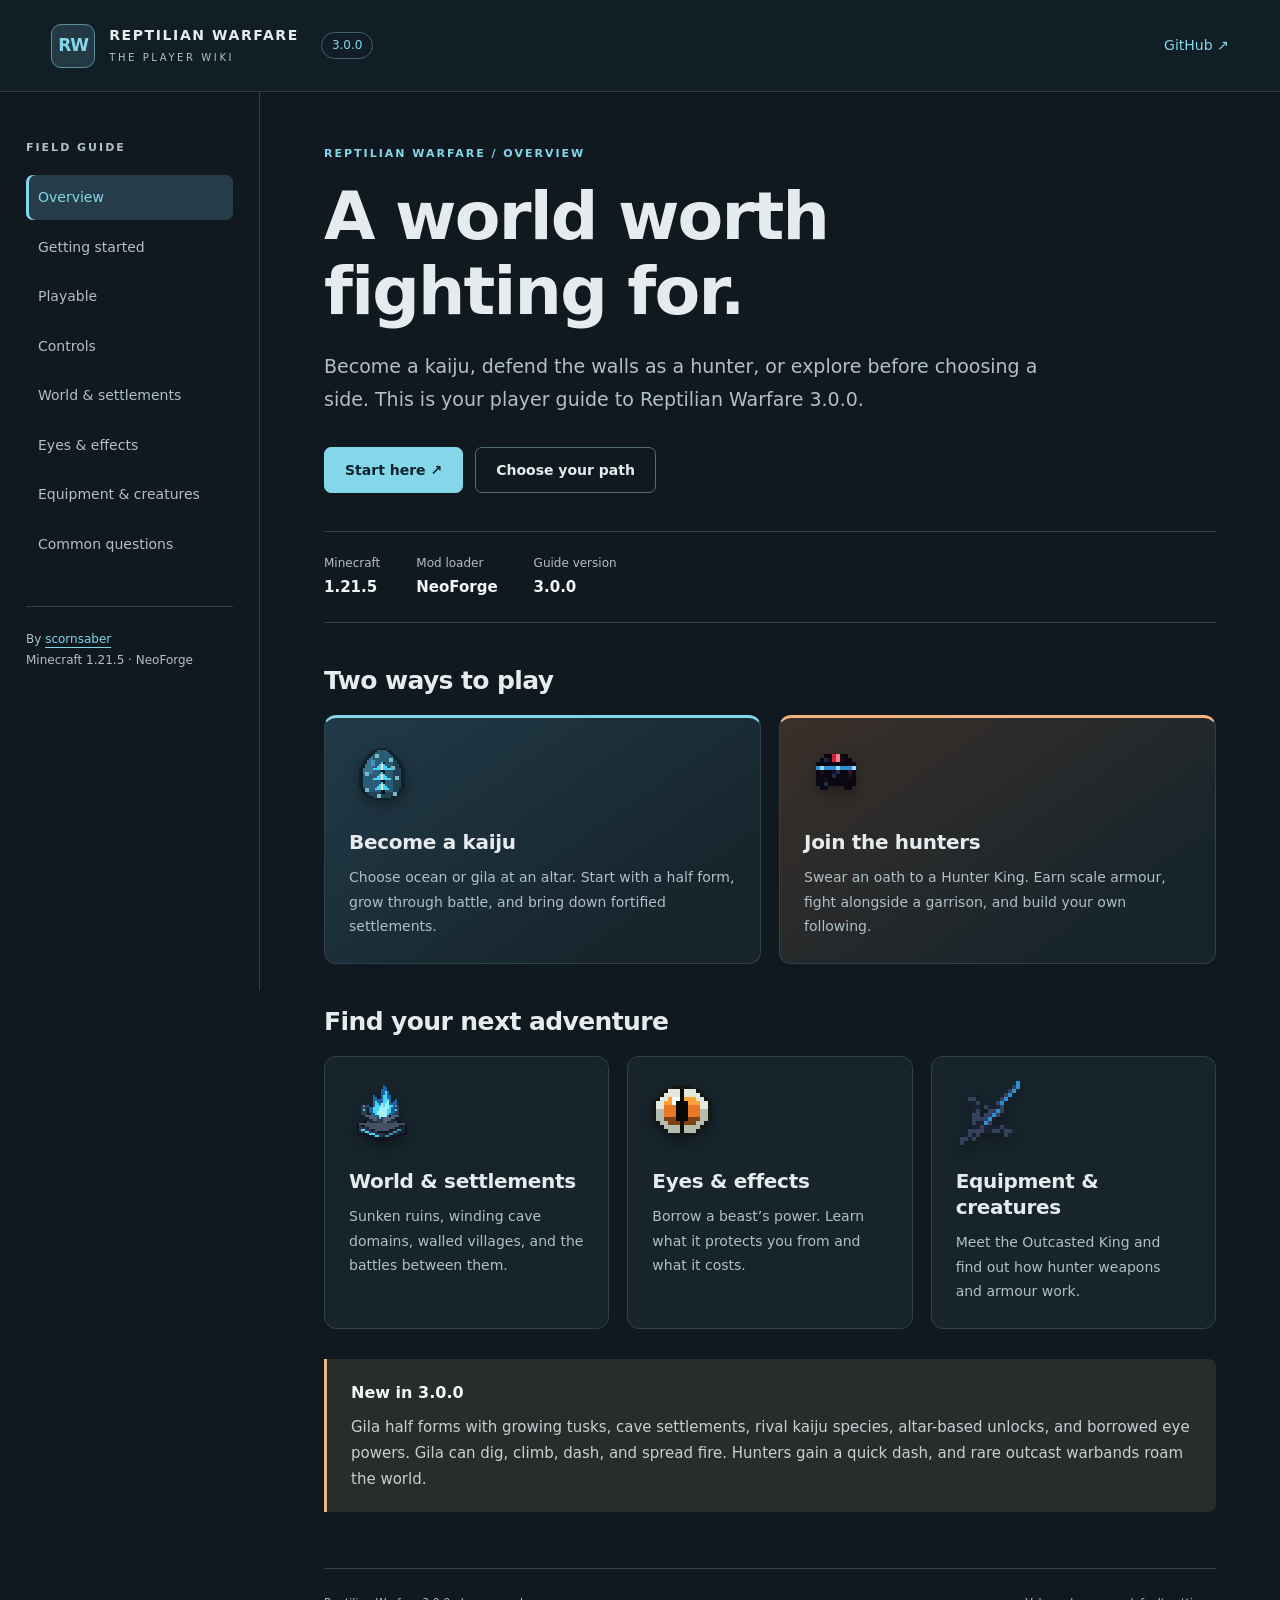
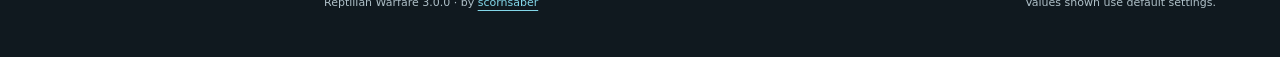
==== index.html @ 47999024 "Publish Reptilian Warfare 3.0.0 player wiki" ====
<!doctype html>
<html lang="en"><head><meta charset="utf-8"><meta name="viewport" content="width=device-width, initial-scale=1"><meta name="author" content="scornsaber"><meta name="description" content="Become a kaiju, defend the walls as a hunter, or explore before choosing a side. This is your player guide to Reptilian Warfare 3.0.0."><meta name="theme-color" content="#101b22"><title>A world worth fighting for. · Reptilian Warfare Wiki</title><link rel="icon" href="assets/blue_reptilian_eye.png"><link rel="stylesheet" href="assets/style.css"><script src="assets/wiki.js" defer></script></head>
<body><a class="skip" href="#main">Skip to content</a><header class="topbar"><a class="brand" href="index.html"><span class="brand-mark" aria-hidden="true">RW</span><span>REPTILIAN WARFARE<small>THE PLAYER WIKI</small></span></a><span class="version">3.0.0</span><a class="github" href="https://github.com/scornsaber/reptilian-warfare-wiki">GitHub ↗</a></header>
<div class="layout"><aside class="sidebar"><div class="nav-label">FIELD GUIDE</div><nav aria-label="Wiki pages"><a href="index.html" aria-current="page">Overview</a><a href="getting-started.html">Getting started</a><a href="playable.html">Playable</a><a href="controls.html">Controls</a><a href="world.html">World & settlements</a><a href="eyes.html">Eyes & effects</a><a href="equipment.html">Equipment & creatures</a><a href="faq.html">Common questions</a></nav><div class="sidebar-foot">By <a href="https://github.com/scornsaber">scornsaber</a><br>Minecraft 1.21.5 · NeoForge</div></aside><main id="main" class="overview"><div class="eyebrow">REPTILIAN WARFARE / OVERVIEW</div><h1>A world worth fighting for.</h1><p class="intro">Become a kaiju, defend the walls as a hunter, or explore before choosing a side. This is your player guide to Reptilian Warfare 3.0.0.</p><div class="hero-links"><a class="button" href="getting-started.html">Start here <span aria-hidden="true">↗</span></a><a class="button secondary" href="playable.html">Choose your path</a></div><div class="quick-facts"><span>Minecraft <strong>1.21.5</strong></span><span>Mod loader <strong>NeoForge</strong></span><span>Guide version <strong>3.0.0</strong></span></div><h2>Two ways to play</h2><div class="grid two"><a href="playable.html#kaiju" class="card ocean"><img class="item-icon" src="assets/ocean_kaiju_spawn_egg.png" alt="" width="64" height="64"><h3>Become a kaiju</h3><p>Choose ocean or gila at an altar. Start with a half form, grow through battle, and bring down fortified settlements.</p></a><a href="playable.html#hunter" class="card ember"><img class="item-icon" src="assets/scale_helmet.png" alt="" width="64" height="64"><h3>Join the hunters</h3><p>Swear an oath to a Hunter King. Earn scale armour, fight alongside a garrison, and build your own following.</p></a></div><h2>Find your next adventure</h2><div class="grid three"><a href="world.html" class="card "><img class="item-icon" src="assets/tide_altar.png" alt="" width="64" height="64"><h3>World & settlements</h3><p>Sunken ruins, winding cave domains, walled villages, and the battles between them.</p></a><a href="eyes.html" class="card "><img class="item-icon" src="assets/orange_reptilian_eye.png" alt="" width="64" height="64"><h3>Eyes & effects</h3><p>Borrow a beast’s power. Learn what it protects you from and what it costs.</p></a><a href="equipment.html" class="card "><img class="item-icon" src="assets/scale_lance.png" alt="" width="64" height="64"><h3>Equipment & creatures</h3><p>Meet the Outcasted King and find out how hunter weapons and armour work.</p></a></div><aside class="note"><strong>New in 3.0.0</strong><p>Gila half forms with growing tusks, cave settlements, rival kaiju species, altar-based unlocks, and borrowed eye powers. Gila can dig, climb, dash, and spread fire. Hunters gain a quick dash, and rare outcast warbands roam the world.</p></aside><footer><span>Reptilian Warfare 3.0.0 · by <a href="https://github.com/scornsaber">scornsaber</a></span><span>Values shown use default settings.</span></footer></main></div></body></html>
---- assets/style.css ----
:root{color-scheme:dark;--bg:#10191f;--panel:#17242c;--line:#2e414c;--text:#e6ecee;--muted:#afc0c8;--blue:#83d7e9;--ember:#f1b583}*{box-sizing:border-box}body{margin:0;background:var(--bg);color:var(--text);font:16px/1.75 system-ui,-apple-system,BlinkMacSystemFont,"Segoe UI",sans-serif}a{color:var(--blue);text-underline-offset:4px}a:hover{color:#fff}button,a{touch-action:manipulation}:focus-visible{outline:3px solid var(--ember);outline-offset:5px}.skip{position:fixed;top:-100px;left:20px;background:#fff;color:#000;padding:12px;z-index:10}.skip:focus{top:10px}.topbar{height:92px;border-bottom:1px solid var(--line);display:flex;align-items:center;gap:22px;padding:0 4vw;background:#111e26}.brand{display:flex;gap:14px;align-items:center;color:var(--text);text-decoration:none;font-weight:800;font-size:14px;letter-spacing:1.6px;line-height:1.4}.brand small{display:block;color:var(--muted);font-weight:500;letter-spacing:2.6px;font-size:10px;margin-top:5px}.brand-mark{display:grid;place-items:center;width:44px;height:44px;border:1px solid #5c8c9e;color:var(--blue);border-radius:10px;font-size:17px;letter-spacing:-1px;background:#233a45}.version{font-size:12px;color:var(--blue);border:1px solid #3f616e;border-radius:20px;padding:2px 10px}.github{margin-left:auto;font-size:14px;text-decoration:none}.layout{max-width:1500px;margin:auto;display:grid;grid-template-columns:260px 1fr}.sidebar{padding:46px 26px;border-right:1px solid var(--line)}.nav-label,.eyebrow{font-size:11px;font-weight:700;letter-spacing:2px;color:var(--muted)}nav{display:grid;gap:5px;margin-top:18px}nav a{padding:10px 12px;border-radius:7px;text-decoration:none;color:var(--muted);font-size:14px}nav a:hover{background:#20313c}nav a[aria-current]{background:#263d49;color:var(--blue);box-shadow:inset 3px 0 var(--blue)}.sidebar-foot{border-top:1px solid var(--line);margin-top:40px;padding-top:22px;color:var(--muted);font-size:12px}main{padding:52px clamp(25px,5vw,78px) 20px;min-width:0}.eyebrow{color:var(--blue)}h1{font-size:clamp(32px,4.2vw,54px);line-height:1.12;letter-spacing:-1.8px;margin:16px 0 22px;max-width:830px}.overview h1{font-size:clamp(40px,5.2vw,70px);max-width:700px}.intro{font-size:19px;line-height:1.7;color:var(--muted);max-width:760px;margin-bottom:32px}h2{font-size:25px;line-height:1.3;letter-spacing:-.6px;margin:42px 0 18px}h3{font-size:20px;line-height:1.3;margin:14px 0 10px;letter-spacing:-.3px}p,ul,ol{max-width:850px}p{margin:12px 0 20px}li{padding-left:4px;margin:9px 0}strong{color:#f3f7f8}kbd{font:600 13px ui-monospace,monospace;border:1px solid #576a76;border-bottom-width:3px;padding:2px 6px;border-radius:5px;background:#20303b;color:#e7f4fa;white-space:nowrap}.hero-links{display:flex;flex-wrap:wrap;gap:12px}.button{display:inline-block;background:var(--blue);border:1px solid var(--blue);color:#10232d;padding:10px 20px;text-decoration:none;border-radius:7px;font-size:14px;font-weight:700}.button:hover{background:#c2edfa;color:#10232d}.button.secondary{background:transparent;color:var(--text);border-color:#536c79}.button.secondary:hover{background:#263d49}.quick-facts{display:flex;flex-wrap:wrap;gap:18px 36px;border-top:1px solid var(--line);border-bottom:1px solid var(--line);padding:21px 0;margin-top:38px;font-size:12px;color:var(--muted)}.quick-facts strong{display:block;font-size:15px;font-weight:600}.grid{display:grid;gap:18px}.two{grid-template-columns:repeat(2,minmax(0,1fr))}.three{grid-template-columns:repeat(3,minmax(0,1fr))}.card{background:var(--panel);border:1px solid var(--line);border-radius:12px;padding:24px;text-decoration:none;color:var(--text);overflow:hidden}.card p{font-size:14px;color:var(--muted);margin:0}.card.ocean{border-top:3px solid var(--blue);background:linear-gradient(145deg,#203b48,#17242c 80%)}.card.ember{border-top:3px solid var(--ember);background:linear-gradient(145deg,#3b3029,#17242c 80%)}a.card:hover{border-color:var(--blue);background:#20333f}.item-icon{image-rendering:pixelated;object-fit:contain;filter:drop-shadow(0 5px 7px #0005)}.note{margin-top:30px;border-left:3px solid var(--ember);background:#282c2b;padding:20px 24px;border-radius:0 8px 8px 0}.note p{font-size:15px;color:#c5d0d3;margin:7px 0 0}.table-wrap{overflow-x:auto;border:1px solid var(--line);border-radius:10px;margin:20px 0 26px}table{border-collapse:collapse;width:100%;font-size:14px;line-height:1.6;text-align:left}th{background:#20313b;color:var(--blue);font-weight:600}th,td{padding:14px 17px;border-bottom:1px solid var(--line);vertical-align:top}td:first-child{font-weight:600;color:#e7f0f3;min-width:135px}td{color:#bdcbd1}tbody tr:last-child td{border-bottom:0}tbody tr:nth-child(even){background:#142129}.tabs{display:flex;gap:8px;border-bottom:1px solid var(--line);margin-top:30px;padding-bottom:12px}.tabs button{font:600 16px system-ui;background:transparent;color:var(--muted);padding:12px 32px;border:1px solid var(--line);border-radius:7px;cursor:pointer}.tabs button[aria-selected=true]{color:#10232d;background:var(--blue);border-color:var(--blue)}[hidden]{display:none!important}[role=tabpanel]:focus-visible{outline-offset:10px}.next{margin-top:28px}details{border-bottom:1px solid var(--line);padding:20px 0}summary{font-size:17px;font-weight:600;cursor:pointer}details p{color:var(--muted);font-size:15px;margin-bottom:3px}.steps li::marker{color:var(--blue);font-weight:700}footer{border-top:1px solid var(--line);margin-top:56px;padding:24px 0;display:flex;flex-wrap:wrap;gap:12px 30px;justify-content:space-between;font-size:11px;color:var(--muted)}@media(min-width:1100px){.sidebar{position:sticky;top:0;height:calc(100vh - 2px)}}@media(max-width:1050px){.layout{grid-template-columns:220px 1fr}.sidebar{padding:30px 15px}.three{grid-template-columns:repeat(2,minmax(0,1fr))}}@media(max-width:720px){.topbar{height:78px;padding:0 18px;gap:12px}.brand{font-size:11px;letter-spacing:1px}.brand-mark{width:34px;height:38px}.brand small{font-size:8px}.github{font-size:12px}.version{font-size:10px;padding:1px 6px}.layout{display:block}.sidebar{border-right:0;border-bottom:1px solid var(--line);padding:15px 18px}.nav-label,.sidebar-foot{display:none}nav{display:flex;gap:8px;margin:0;overflow-x:auto;padding:3px 3px 8px}nav a{white-space:nowrap;padding:8px 11px;font-size:12px}main{padding:32px 22px 12px}.intro{font-size:17px}.two,.three{grid-template-columns:1fr}.card{padding:22px}h1{letter-spacing:-1px}h2{font-size:23px}.table-wrap{margin-right:0}th,td{padding:12px}.quick-facts{gap:17px 26px}.tabs button{flex:1}.eyebrow{font-size:9px;letter-spacing:1.4px}}
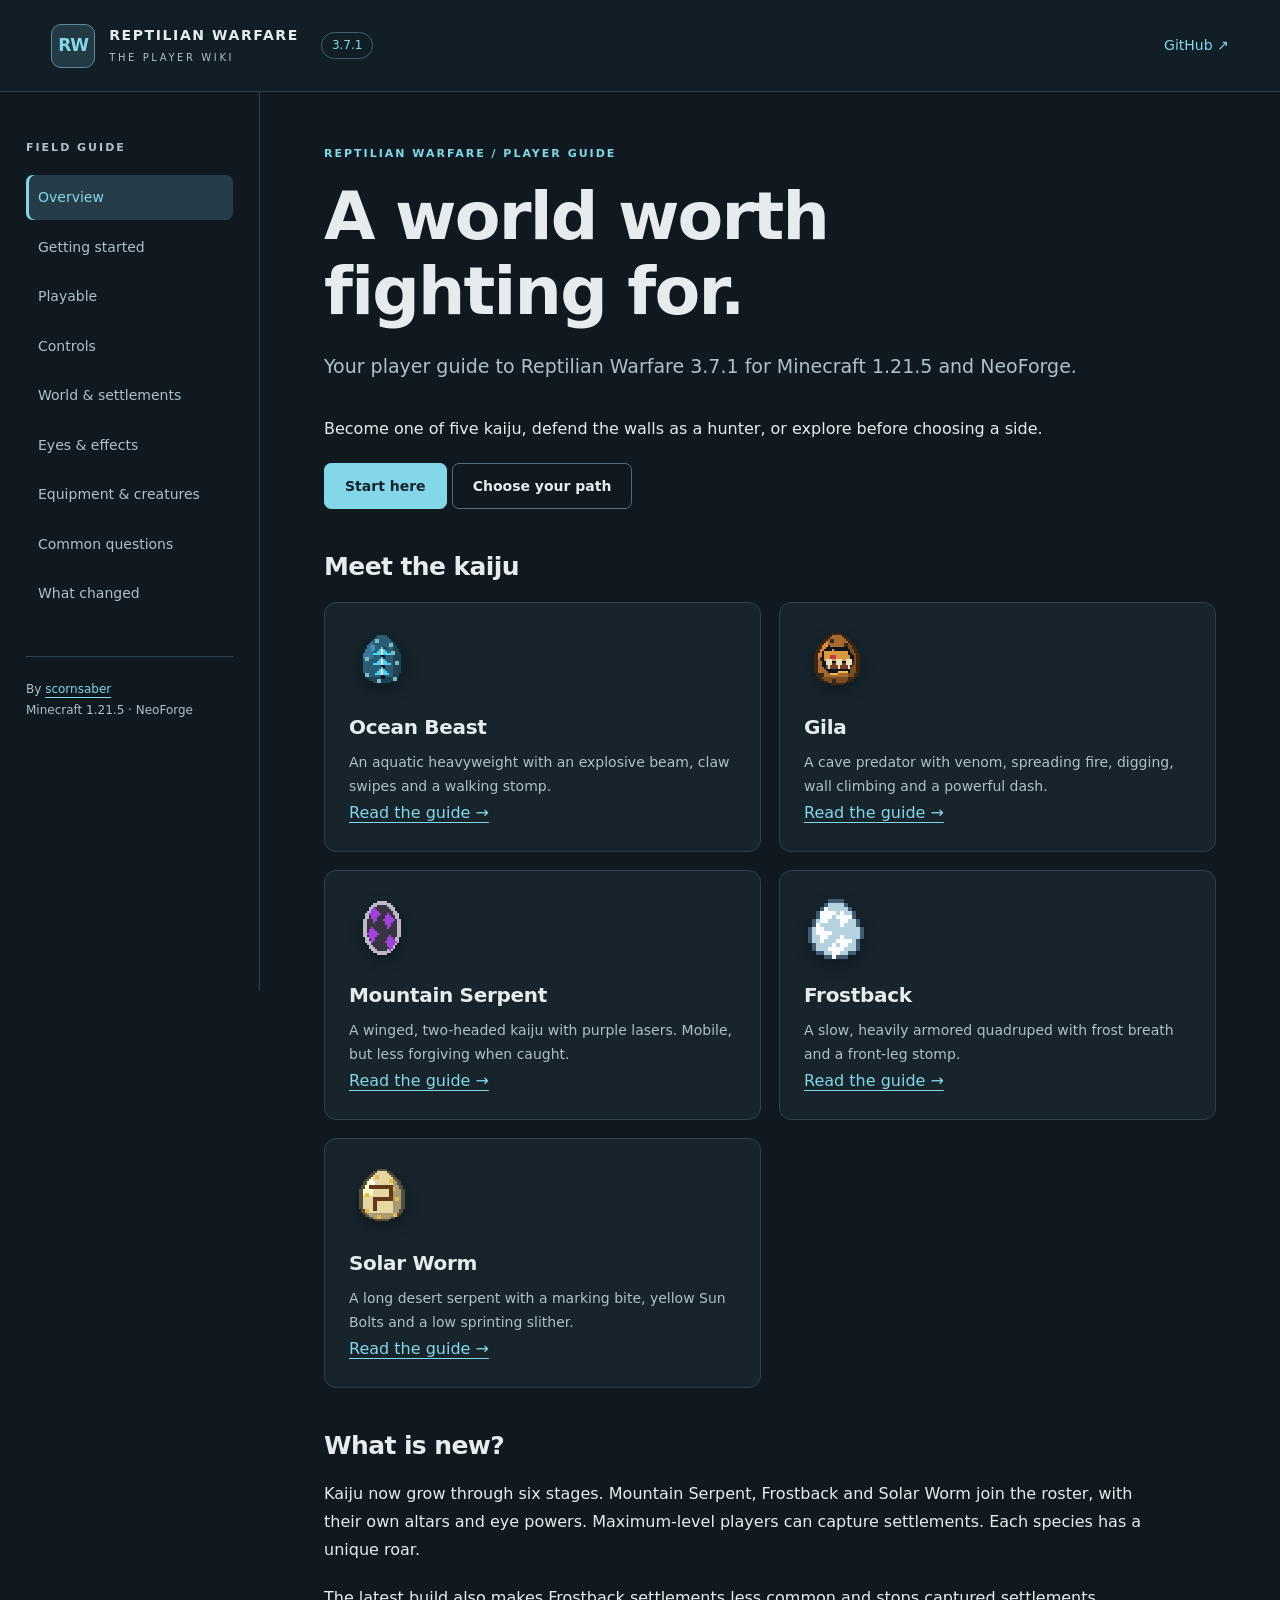
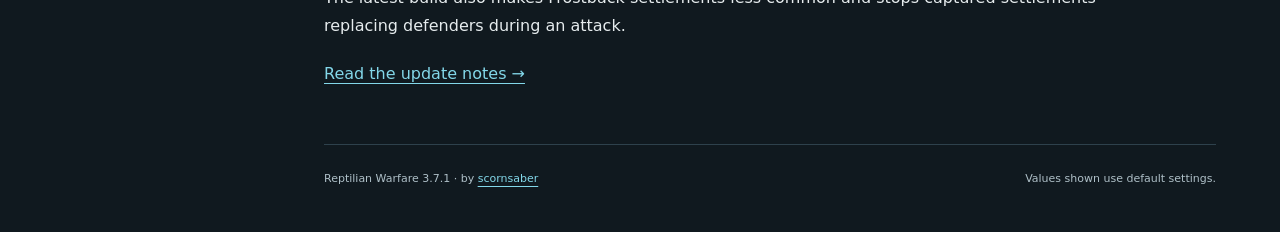
==== commit 7124acdc: "Update player wiki for Reptilian Warfare 3.7.1" ====
--- a/index.html
+++ b/index.html
@@ -1,4 +1,4 @@
 <!doctype html>
-<html lang="en"><head><meta charset="utf-8"><meta name="viewport" content="width=device-width, initial-scale=1"><meta name="author" content="scornsaber"><meta name="description" content="Become a kaiju, defend the walls as a hunter, or explore before choosing a side. This is your player guide to Reptilian Warfare 3.0.0."><meta name="theme-color" content="#101b22"><title>A world worth fighting for. · Reptilian Warfare Wiki</title><link rel="icon" href="assets/blue_reptilian_eye.png"><link rel="stylesheet" href="assets/style.css"><script src="assets/wiki.js" defer></script></head>
-<body><a class="skip" href="#main">Skip to content</a><header class="topbar"><a class="brand" href="index.html"><span class="brand-mark" aria-hidden="true">RW</span><span>REPTILIAN WARFARE<small>THE PLAYER WIKI</small></span></a><span class="version">3.0.0</span><a class="github" href="https://github.com/scornsaber/reptilian-warfare-wiki">GitHub ↗</a></header>
-<div class="layout"><aside class="sidebar"><div class="nav-label">FIELD GUIDE</div><nav aria-label="Wiki pages"><a href="index.html" aria-current="page">Overview</a><a href="getting-started.html">Getting started</a><a href="playable.html">Playable</a><a href="controls.html">Controls</a><a href="world.html">World & settlements</a><a href="eyes.html">Eyes & effects</a><a href="equipment.html">Equipment & creatures</a><a href="faq.html">Common questions</a></nav><div class="sidebar-foot">By <a href="https://github.com/scornsaber">scornsaber</a><br>Minecraft 1.21.5 · NeoForge</div></aside><main id="main" class="overview"><div class="eyebrow">REPTILIAN WARFARE / OVERVIEW</div><h1>A world worth fighting for.</h1><p class="intro">Become a kaiju, defend the walls as a hunter, or explore before choosing a side. This is your player guide to Reptilian Warfare 3.0.0.</p><div class="hero-links"><a class="button" href="getting-started.html">Start here <span aria-hidden="true">↗</span></a><a class="button secondary" href="playable.html">Choose your path</a></div><div class="quick-facts"><span>Minecraft <strong>1.21.5</strong></span><span>Mod loader <strong>NeoForge</strong></span><span>Guide version <strong>3.0.0</strong></span></div><h2>Two ways to play</h2><div class="grid two"><a href="playable.html#kaiju" class="card ocean"><img class="item-icon" src="assets/ocean_kaiju_spawn_egg.png" alt="" width="64" height="64"><h3>Become a kaiju</h3><p>Choose ocean or gila at an altar. Start with a half form, grow through battle, and bring down fortified settlements.</p></a><a href="playable.html#hunter" class="card ember"><img class="item-icon" src="assets/scale_helmet.png" alt="" width="64" height="64"><h3>Join the hunters</h3><p>Swear an oath to a Hunter King. Earn scale armour, fight alongside a garrison, and build your own following.</p></a></div><h2>Find your next adventure</h2><div class="grid three"><a href="world.html" class="card "><img class="item-icon" src="assets/tide_altar.png" alt="" width="64" height="64"><h3>World & settlements</h3><p>Sunken ruins, winding cave domains, walled villages, and the battles between them.</p></a><a href="eyes.html" class="card "><img class="item-icon" src="assets/orange_reptilian_eye.png" alt="" width="64" height="64"><h3>Eyes & effects</h3><p>Borrow a beast’s power. Learn what it protects you from and what it costs.</p></a><a href="equipment.html" class="card "><img class="item-icon" src="assets/scale_lance.png" alt="" width="64" height="64"><h3>Equipment & creatures</h3><p>Meet the Outcasted King and find out how hunter weapons and armour work.</p></a></div><aside class="note"><strong>New in 3.0.0</strong><p>Gila half forms with growing tusks, cave settlements, rival kaiju species, altar-based unlocks, and borrowed eye powers. Gila can dig, climb, dash, and spread fire. Hunters gain a quick dash, and rare outcast warbands roam the world.</p></aside><footer><span>Reptilian Warfare 3.0.0 · by <a href="https://github.com/scornsaber">scornsaber</a></span><span>Values shown use default settings.</span></footer></main></div></body></html>+<html lang="en"><head><meta charset="utf-8"><meta name="viewport" content="width=device-width, initial-scale=1"><meta name="author" content="scornsaber"><meta name="description" content="Your player guide to Reptilian Warfare 3.7.1 for Minecraft 1.21.5 and NeoForge."><meta name="theme-color" content="#101b22"><title>A world worth fighting for. · Reptilian Warfare Wiki</title><link rel="icon" href="assets/blue_reptilian_eye.png"><link rel="stylesheet" href="assets/style.css"><script src="assets/wiki.js" defer></script></head>
+<body><a class="skip" href="#main">Skip to content</a><header class="topbar"><a class="brand" href="index.html" aria-current="page"><span class="brand-mark" aria-hidden="true">RW</span><span>REPTILIAN WARFARE<small>THE PLAYER WIKI</small></span></a><span class="version">3.7.1</span><a class="github" href="https://github.com/scornsaber/reptilian-warfare-wiki">GitHub ↗</a></header>
+<div class="layout"><aside class="sidebar"><div class="nav-label">FIELD GUIDE</div><nav aria-label="Wiki pages"><a href="index.html" aria-current="page">Overview</a><a href="getting-started.html">Getting started</a><a href="playable.html">Playable</a><a href="controls.html">Controls</a><a href="world.html">World & settlements</a><a href="eyes.html">Eyes & effects</a><a href="equipment.html">Equipment & creatures</a><a href="faq.html">Common questions</a><a href="changelog.html">What changed</a></nav><div class="sidebar-foot">By <a href="https://github.com/scornsaber">scornsaber</a><br>Minecraft 1.21.5 · NeoForge</div></aside><main id="main" class="overview"><div class="eyebrow">REPTILIAN WARFARE / PLAYER GUIDE</div><h1>A world worth fighting for.</h1><p class="intro">Your player guide to Reptilian Warfare 3.7.1 for Minecraft 1.21.5 and NeoForge.</p><p>Become one of five kaiju, defend the walls as a hunter, or explore before choosing a side.</p><p><a class="button" href="getting-started.html">Start here</a> <a class="button secondary" href="playable.html">Choose your path</a></p><h2>Meet the kaiju</h2><div class="grid two"><section class="card"><img class="item-icon" src="assets/ocean_kaiju_spawn_egg.png" alt="" width="64" height="64"><h3>Ocean Beast</h3><p>An aquatic heavyweight with an explosive beam, claw swipes and a walking stomp.</p><a href="ocean.html">Read the guide →</a></section><section class="card"><img class="item-icon" src="assets/gila_kaiju_spawn_egg.png" alt="" width="64" height="64"><h3>Gila</h3><p>A cave predator with venom, spreading fire, digging, wall climbing and a powerful dash.</p><a href="gila.html">Read the guide →</a></section><section class="card"><img class="item-icon" src="assets/mountain_kaiju_spawn_egg.png" alt="" width="64" height="64"><h3>Mountain Serpent</h3><p>A winged, two-headed kaiju with purple lasers. Mobile, but less forgiving when caught.</p><a href="mountain.html">Read the guide →</a></section><section class="card"><img class="item-icon" src="assets/frostback_kaiju_spawn_egg.png" alt="" width="64" height="64"><h3>Frostback</h3><p>A slow, heavily armored quadruped with frost breath and a front-leg stomp.</p><a href="frostback.html">Read the guide →</a></section><section class="card"><img class="item-icon" src="assets/solar_kaiju_spawn_egg.png" alt="" width="64" height="64"><h3>Solar Worm</h3><p>A long desert serpent with a marking bite, yellow Sun Bolts and a low sprinting slither.</p><a href="solar.html">Read the guide →</a></section></div><h2>What is new?</h2><p>Kaiju now grow through six stages. Mountain Serpent, Frostback and Solar Worm join the roster, with their own altars and eye powers. Maximum-level players can capture settlements. Each species has a unique roar.</p><p>The latest build also makes Frostback settlements less common and stops captured settlements replacing defenders during an attack.</p><a href="changelog.html">Read the update notes →</a><footer><span>Reptilian Warfare 3.7.1 · by <a href="https://github.com/scornsaber">scornsaber</a></span><span>Values shown use default settings.</span></footer></main></div></body></html>
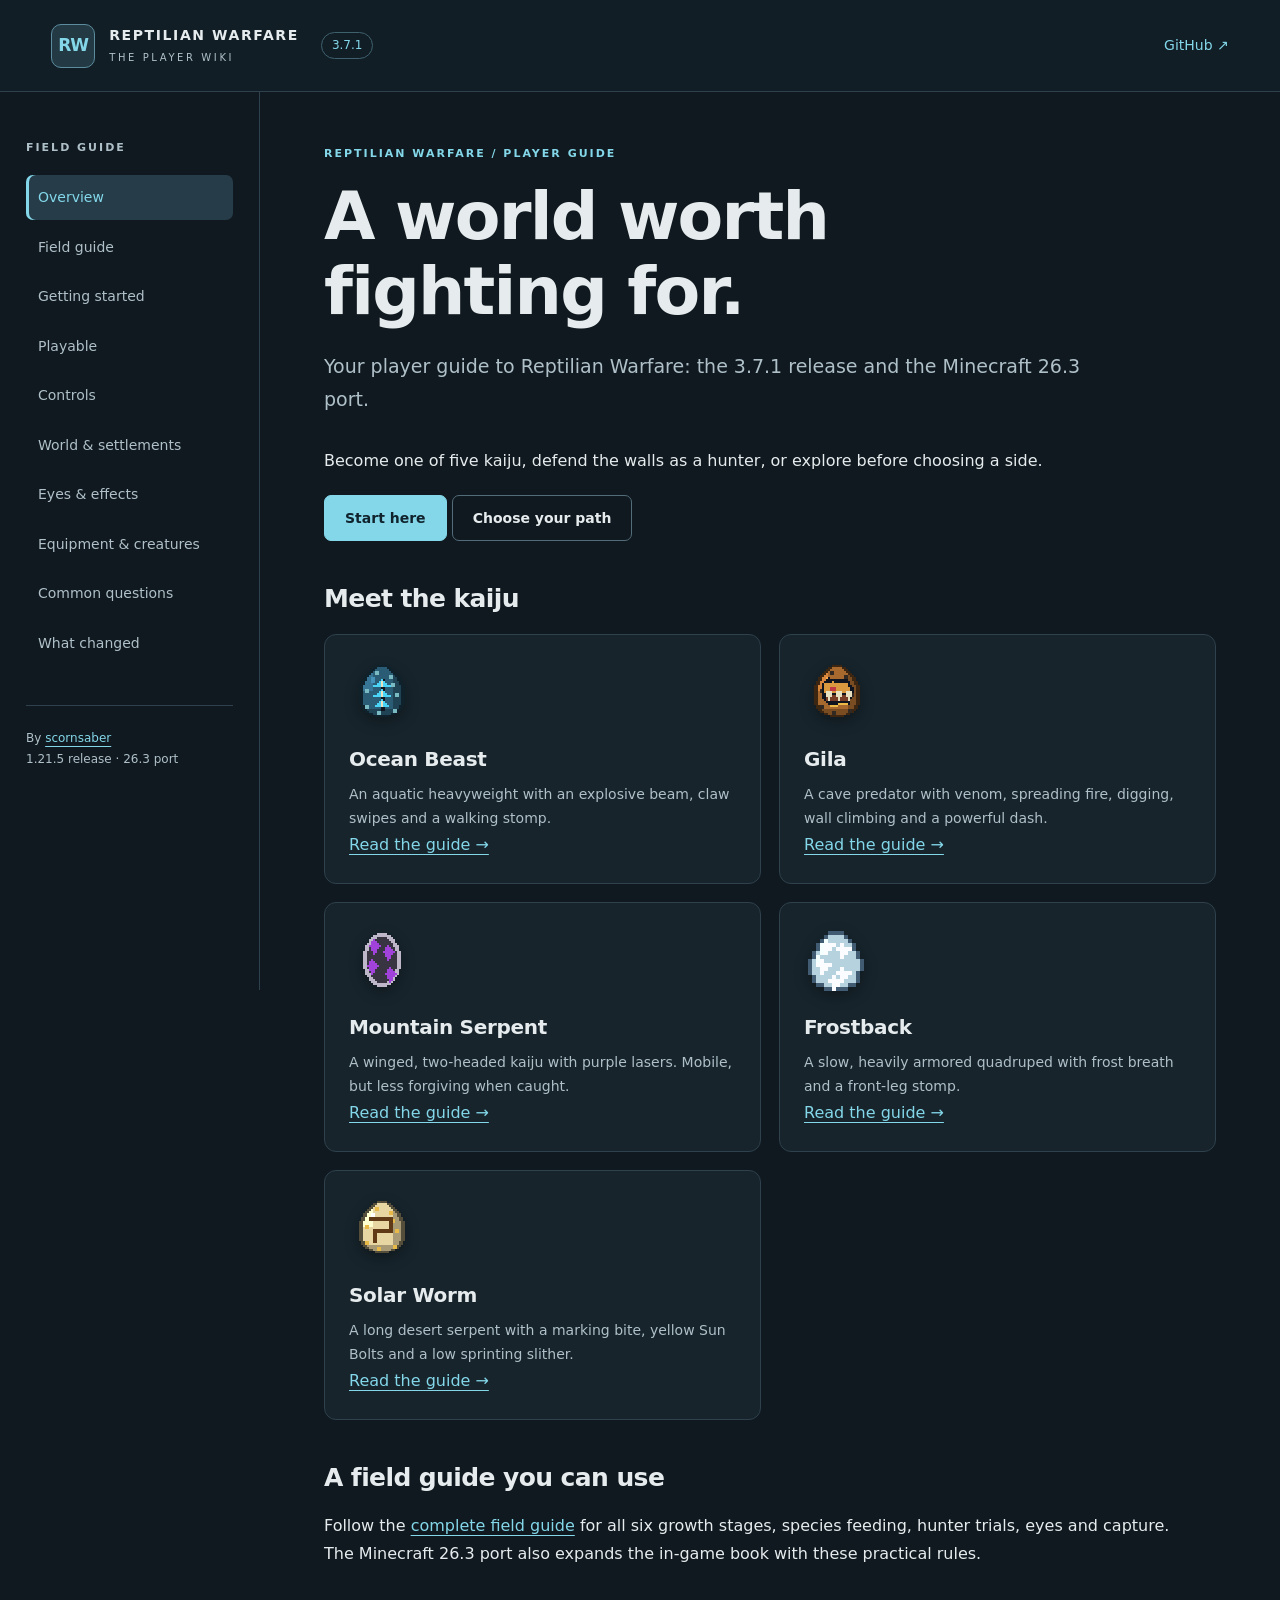
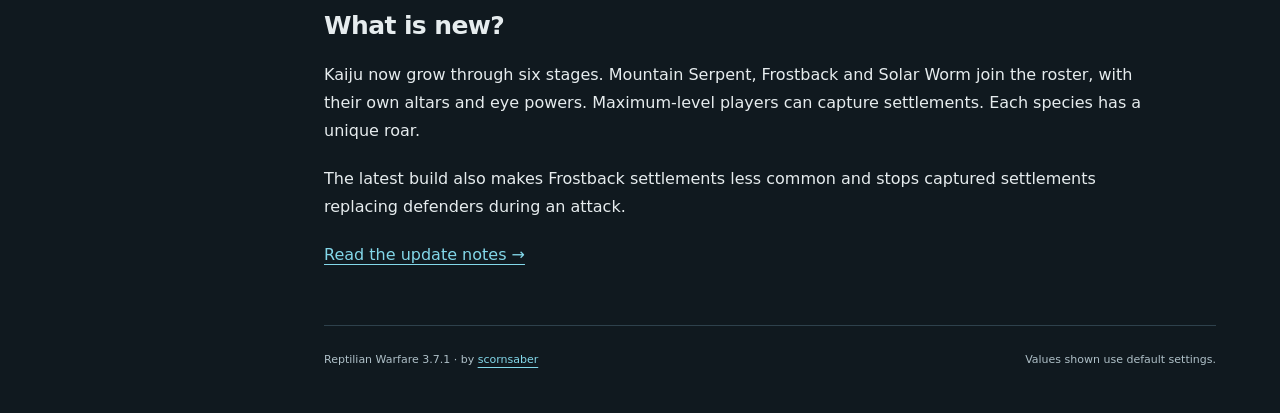
==== commit 68861f2a: "Expand field guide and document the Minecraft 26.3 port" ====
--- a/index.html
+++ b/index.html
@@ -1,4 +1,4 @@
 <!doctype html>
-<html lang="en"><head><meta charset="utf-8"><meta name="viewport" content="width=device-width, initial-scale=1"><meta name="author" content="scornsaber"><meta name="description" content="Your player guide to Reptilian Warfare 3.7.1 for Minecraft 1.21.5 and NeoForge."><meta name="theme-color" content="#101b22"><title>A world worth fighting for. · Reptilian Warfare Wiki</title><link rel="icon" href="assets/blue_reptilian_eye.png"><link rel="stylesheet" href="assets/style.css"><script src="assets/wiki.js" defer></script></head>
+<html lang="en"><head><meta charset="utf-8"><meta name="viewport" content="width=device-width, initial-scale=1"><meta name="author" content="scornsaber"><meta name="description" content="Your player guide to Reptilian Warfare: the 3.7.1 release and the Minecraft 26.3 port."><meta name="theme-color" content="#101b22"><title>A world worth fighting for. · Reptilian Warfare Wiki</title><link rel="icon" href="assets/blue_reptilian_eye.png"><link rel="stylesheet" href="assets/style.css"><script src="assets/wiki.js" defer></script></head>
 <body><a class="skip" href="#main">Skip to content</a><header class="topbar"><a class="brand" href="index.html" aria-current="page"><span class="brand-mark" aria-hidden="true">RW</span><span>REPTILIAN WARFARE<small>THE PLAYER WIKI</small></span></a><span class="version">3.7.1</span><a class="github" href="https://github.com/scornsaber/reptilian-warfare-wiki">GitHub ↗</a></header>
-<div class="layout"><aside class="sidebar"><div class="nav-label">FIELD GUIDE</div><nav aria-label="Wiki pages"><a href="index.html" aria-current="page">Overview</a><a href="getting-started.html">Getting started</a><a href="playable.html">Playable</a><a href="controls.html">Controls</a><a href="world.html">World & settlements</a><a href="eyes.html">Eyes & effects</a><a href="equipment.html">Equipment & creatures</a><a href="faq.html">Common questions</a><a href="changelog.html">What changed</a></nav><div class="sidebar-foot">By <a href="https://github.com/scornsaber">scornsaber</a><br>Minecraft 1.21.5 · NeoForge</div></aside><main id="main" class="overview"><div class="eyebrow">REPTILIAN WARFARE / PLAYER GUIDE</div><h1>A world worth fighting for.</h1><p class="intro">Your player guide to Reptilian Warfare 3.7.1 for Minecraft 1.21.5 and NeoForge.</p><p>Become one of five kaiju, defend the walls as a hunter, or explore before choosing a side.</p><p><a class="button" href="getting-started.html">Start here</a> <a class="button secondary" href="playable.html">Choose your path</a></p><h2>Meet the kaiju</h2><div class="grid two"><section class="card"><img class="item-icon" src="assets/ocean_kaiju_spawn_egg.png" alt="" width="64" height="64"><h3>Ocean Beast</h3><p>An aquatic heavyweight with an explosive beam, claw swipes and a walking stomp.</p><a href="ocean.html">Read the guide →</a></section><section class="card"><img class="item-icon" src="assets/gila_kaiju_spawn_egg.png" alt="" width="64" height="64"><h3>Gila</h3><p>A cave predator with venom, spreading fire, digging, wall climbing and a powerful dash.</p><a href="gila.html">Read the guide →</a></section><section class="card"><img class="item-icon" src="assets/mountain_kaiju_spawn_egg.png" alt="" width="64" height="64"><h3>Mountain Serpent</h3><p>A winged, two-headed kaiju with purple lasers. Mobile, but less forgiving when caught.</p><a href="mountain.html">Read the guide →</a></section><section class="card"><img class="item-icon" src="assets/frostback_kaiju_spawn_egg.png" alt="" width="64" height="64"><h3>Frostback</h3><p>A slow, heavily armored quadruped with frost breath and a front-leg stomp.</p><a href="frostback.html">Read the guide →</a></section><section class="card"><img class="item-icon" src="assets/solar_kaiju_spawn_egg.png" alt="" width="64" height="64"><h3>Solar Worm</h3><p>A long desert serpent with a marking bite, yellow Sun Bolts and a low sprinting slither.</p><a href="solar.html">Read the guide →</a></section></div><h2>What is new?</h2><p>Kaiju now grow through six stages. Mountain Serpent, Frostback and Solar Worm join the roster, with their own altars and eye powers. Maximum-level players can capture settlements. Each species has a unique roar.</p><p>The latest build also makes Frostback settlements less common and stops captured settlements replacing defenders during an attack.</p><a href="changelog.html">Read the update notes →</a><footer><span>Reptilian Warfare 3.7.1 · by <a href="https://github.com/scornsaber">scornsaber</a></span><span>Values shown use default settings.</span></footer></main></div></body></html>+<div class="layout"><aside class="sidebar"><div class="nav-label">FIELD GUIDE</div><nav aria-label="Wiki pages"><a href="index.html" aria-current="page">Overview</a><a href="field-guide.html">Field guide</a><a href="getting-started.html">Getting started</a><a href="playable.html">Playable</a><a href="controls.html">Controls</a><a href="world.html">World & settlements</a><a href="eyes.html">Eyes & effects</a><a href="equipment.html">Equipment & creatures</a><a href="faq.html">Common questions</a><a href="changelog.html">What changed</a></nav><div class="sidebar-foot">By <a href="https://github.com/scornsaber">scornsaber</a><br>1.21.5 release · 26.3 port</div></aside><main id="main" class="overview"><div class="eyebrow">REPTILIAN WARFARE / PLAYER GUIDE</div><h1>A world worth fighting for.</h1><p class="intro">Your player guide to Reptilian Warfare: the 3.7.1 release and the Minecraft 26.3 port.</p><p>Become one of five kaiju, defend the walls as a hunter, or explore before choosing a side.</p><p><a class="button" href="getting-started.html">Start here</a> <a class="button secondary" href="playable.html">Choose your path</a></p><h2>Meet the kaiju</h2><div class="grid two"><section class="card"><img class="item-icon" src="assets/ocean_kaiju_spawn_egg.png" alt="" width="64" height="64"><h3>Ocean Beast</h3><p>An aquatic heavyweight with an explosive beam, claw swipes and a walking stomp.</p><a href="ocean.html">Read the guide →</a></section><section class="card"><img class="item-icon" src="assets/gila_kaiju_spawn_egg.png" alt="" width="64" height="64"><h3>Gila</h3><p>A cave predator with venom, spreading fire, digging, wall climbing and a powerful dash.</p><a href="gila.html">Read the guide →</a></section><section class="card"><img class="item-icon" src="assets/mountain_kaiju_spawn_egg.png" alt="" width="64" height="64"><h3>Mountain Serpent</h3><p>A winged, two-headed kaiju with purple lasers. Mobile, but less forgiving when caught.</p><a href="mountain.html">Read the guide →</a></section><section class="card"><img class="item-icon" src="assets/frostback_kaiju_spawn_egg.png" alt="" width="64" height="64"><h3>Frostback</h3><p>A slow, heavily armored quadruped with frost breath and a front-leg stomp.</p><a href="frostback.html">Read the guide →</a></section><section class="card"><img class="item-icon" src="assets/solar_kaiju_spawn_egg.png" alt="" width="64" height="64"><h3>Solar Worm</h3><p>A long desert serpent with a marking bite, yellow Sun Bolts and a low sprinting slither.</p><a href="solar.html">Read the guide →</a></section></div><h2>A field guide you can use</h2><p>Follow the <a href="field-guide.html">complete field guide</a> for all six growth stages, species feeding, hunter trials, eyes and capture. The Minecraft 26.3 port also expands the in-game book with these practical rules.</p><h2>What is new?</h2><p>Kaiju now grow through six stages. Mountain Serpent, Frostback and Solar Worm join the roster, with their own altars and eye powers. Maximum-level players can capture settlements. Each species has a unique roar.</p><p>The latest build also makes Frostback settlements less common and stops captured settlements replacing defenders during an attack.</p><a href="changelog.html">Read the update notes →</a><footer><span>Reptilian Warfare 3.7.1 · by <a href="https://github.com/scornsaber">scornsaber</a></span><span>Values shown use default settings.</span></footer></main></div></body></html>
--- a/assets/style.css
+++ b/assets/style.css
@@ -1,2 +1,4 @@
 
 :root{color-scheme:dark;--bg:#10191f;--panel:#17242c;--line:#2e414c;--text:#e6ecee;--muted:#afc0c8;--blue:#83d7e9;--ember:#f1b583}*{box-sizing:border-box}body{margin:0;background:var(--bg);color:var(--text);font:16px/1.75 system-ui,-apple-system,BlinkMacSystemFont,"Segoe UI",sans-serif}a{color:var(--blue);text-underline-offset:4px}a:hover{color:#fff}button,a{touch-action:manipulation}:focus-visible{outline:3px solid var(--ember);outline-offset:5px}.skip{position:fixed;top:-100px;left:20px;background:#fff;color:#000;padding:12px;z-index:10}.skip:focus{top:10px}.topbar{height:92px;border-bottom:1px solid var(--line);display:flex;align-items:center;gap:22px;padding:0 4vw;background:#111e26}.brand{display:flex;gap:14px;align-items:center;color:var(--text);text-decoration:none;font-weight:800;font-size:14px;letter-spacing:1.6px;line-height:1.4}.brand small{display:block;color:var(--muted);font-weight:500;letter-spacing:2.6px;font-size:10px;margin-top:5px}.brand-mark{display:grid;place-items:center;width:44px;height:44px;border:1px solid #5c8c9e;color:var(--blue);border-radius:10px;font-size:17px;letter-spacing:-1px;background:#233a45}.version{font-size:12px;color:var(--blue);border:1px solid #3f616e;border-radius:20px;padding:2px 10px}.github{margin-left:auto;font-size:14px;text-decoration:none}.layout{max-width:1500px;margin:auto;display:grid;grid-template-columns:260px 1fr}.sidebar{padding:46px 26px;border-right:1px solid var(--line)}.nav-label,.eyebrow{font-size:11px;font-weight:700;letter-spacing:2px;color:var(--muted)}nav{display:grid;gap:5px;margin-top:18px}nav a{padding:10px 12px;border-radius:7px;text-decoration:none;color:var(--muted);font-size:14px}nav a:hover{background:#20313c}nav a[aria-current]{background:#263d49;color:var(--blue);box-shadow:inset 3px 0 var(--blue)}.sidebar-foot{border-top:1px solid var(--line);margin-top:40px;padding-top:22px;color:var(--muted);font-size:12px}main{padding:52px clamp(25px,5vw,78px) 20px;min-width:0}.eyebrow{color:var(--blue)}h1{font-size:clamp(32px,4.2vw,54px);line-height:1.12;letter-spacing:-1.8px;margin:16px 0 22px;max-width:830px}.overview h1{font-size:clamp(40px,5.2vw,70px);max-width:700px}.intro{font-size:19px;line-height:1.7;color:var(--muted);max-width:760px;margin-bottom:32px}h2{font-size:25px;line-height:1.3;letter-spacing:-.6px;margin:42px 0 18px}h3{font-size:20px;line-height:1.3;margin:14px 0 10px;letter-spacing:-.3px}p,ul,ol{max-width:850px}p{margin:12px 0 20px}li{padding-left:4px;margin:9px 0}strong{color:#f3f7f8}kbd{font:600 13px ui-monospace,monospace;border:1px solid #576a76;border-bottom-width:3px;padding:2px 6px;border-radius:5px;background:#20303b;color:#e7f4fa;white-space:nowrap}.hero-links{display:flex;flex-wrap:wrap;gap:12px}.button{display:inline-block;background:var(--blue);border:1px solid var(--blue);color:#10232d;padding:10px 20px;text-decoration:none;border-radius:7px;font-size:14px;font-weight:700}.button:hover{background:#c2edfa;color:#10232d}.button.secondary{background:transparent;color:var(--text);border-color:#536c79}.button.secondary:hover{background:#263d49}.quick-facts{display:flex;flex-wrap:wrap;gap:18px 36px;border-top:1px solid var(--line);border-bottom:1px solid var(--line);padding:21px 0;margin-top:38px;font-size:12px;color:var(--muted)}.quick-facts strong{display:block;font-size:15px;font-weight:600}.grid{display:grid;gap:18px}.two{grid-template-columns:repeat(2,minmax(0,1fr))}.three{grid-template-columns:repeat(3,minmax(0,1fr))}.card{background:var(--panel);border:1px solid var(--line);border-radius:12px;padding:24px;text-decoration:none;color:var(--text);overflow:hidden}.card p{font-size:14px;color:var(--muted);margin:0}.card.ocean{border-top:3px solid var(--blue);background:linear-gradient(145deg,#203b48,#17242c 80%)}.card.ember{border-top:3px solid var(--ember);background:linear-gradient(145deg,#3b3029,#17242c 80%)}a.card:hover{border-color:var(--blue);background:#20333f}.item-icon{image-rendering:pixelated;object-fit:contain;filter:drop-shadow(0 5px 7px #0005)}.note{margin-top:30px;border-left:3px solid var(--ember);background:#282c2b;padding:20px 24px;border-radius:0 8px 8px 0}.note p{font-size:15px;color:#c5d0d3;margin:7px 0 0}.table-wrap{overflow-x:auto;border:1px solid var(--line);border-radius:10px;margin:20px 0 26px}table{border-collapse:collapse;width:100%;font-size:14px;line-height:1.6;text-align:left}th{background:#20313b;color:var(--blue);font-weight:600}th,td{padding:14px 17px;border-bottom:1px solid var(--line);vertical-align:top}td:first-child{font-weight:600;color:#e7f0f3;min-width:135px}td{color:#bdcbd1}tbody tr:last-child td{border-bottom:0}tbody tr:nth-child(even){background:#142129}.tabs{display:flex;gap:8px;border-bottom:1px solid var(--line);margin-top:30px;padding-bottom:12px}.tabs button{font:600 16px system-ui;background:transparent;color:var(--muted);padding:12px 32px;border:1px solid var(--line);border-radius:7px;cursor:pointer}.tabs button[aria-selected=true]{color:#10232d;background:var(--blue);border-color:var(--blue)}[hidden]{display:none!important}[role=tabpanel]:focus-visible{outline-offset:10px}.next{margin-top:28px}details{border-bottom:1px solid var(--line);padding:20px 0}summary{font-size:17px;font-weight:600;cursor:pointer}details p{color:var(--muted);font-size:15px;margin-bottom:3px}.steps li::marker{color:var(--blue);font-weight:700}footer{border-top:1px solid var(--line);margin-top:56px;padding:24px 0;display:flex;flex-wrap:wrap;gap:12px 30px;justify-content:space-between;font-size:11px;color:var(--muted)}@media(min-width:1100px){.sidebar{position:sticky;top:0;height:calc(100vh - 2px)}}@media(max-width:1050px){.layout{grid-template-columns:220px 1fr}.sidebar{padding:30px 15px}.three{grid-template-columns:repeat(2,minmax(0,1fr))}}@media(max-width:720px){.topbar{height:78px;padding:0 18px;gap:12px}.brand{font-size:11px;letter-spacing:1px}.brand-mark{width:34px;height:38px}.brand small{font-size:8px}.github{font-size:12px}.version{font-size:10px;padding:1px 6px}.layout{display:block}.sidebar{border-right:0;border-bottom:1px solid var(--line);padding:15px 18px}.nav-label,.sidebar-foot{display:none}nav{display:flex;gap:8px;margin:0;overflow-x:auto;padding:3px 3px 8px}nav a{white-space:nowrap;padding:8px 11px;font-size:12px}main{padding:32px 22px 12px}.intro{font-size:17px}.two,.three{grid-template-columns:1fr}.card{padding:22px}h1{letter-spacing:-1px}h2{font-size:23px}.table-wrap{margin-right:0}th,td{padding:12px}.quick-facts{gap:17px 26px}.tabs button{flex:1}.eyebrow{font-size:9px;letter-spacing:1.4px}}
+
+@media print{.topbar,.sidebar,.skip,footer,nav[aria-label="Field guide chapters"]{display:none}.layout{display:block}body,main{background:white;color:black;padding:0}h1,h2,h3,strong,a{color:black}.note,.card,th{background:#eee;color:black}td,th{border-color:#aaa}.table-wrap{overflow:visible}h2,h3{break-after:avoid}tr{break-inside:avoid}}
